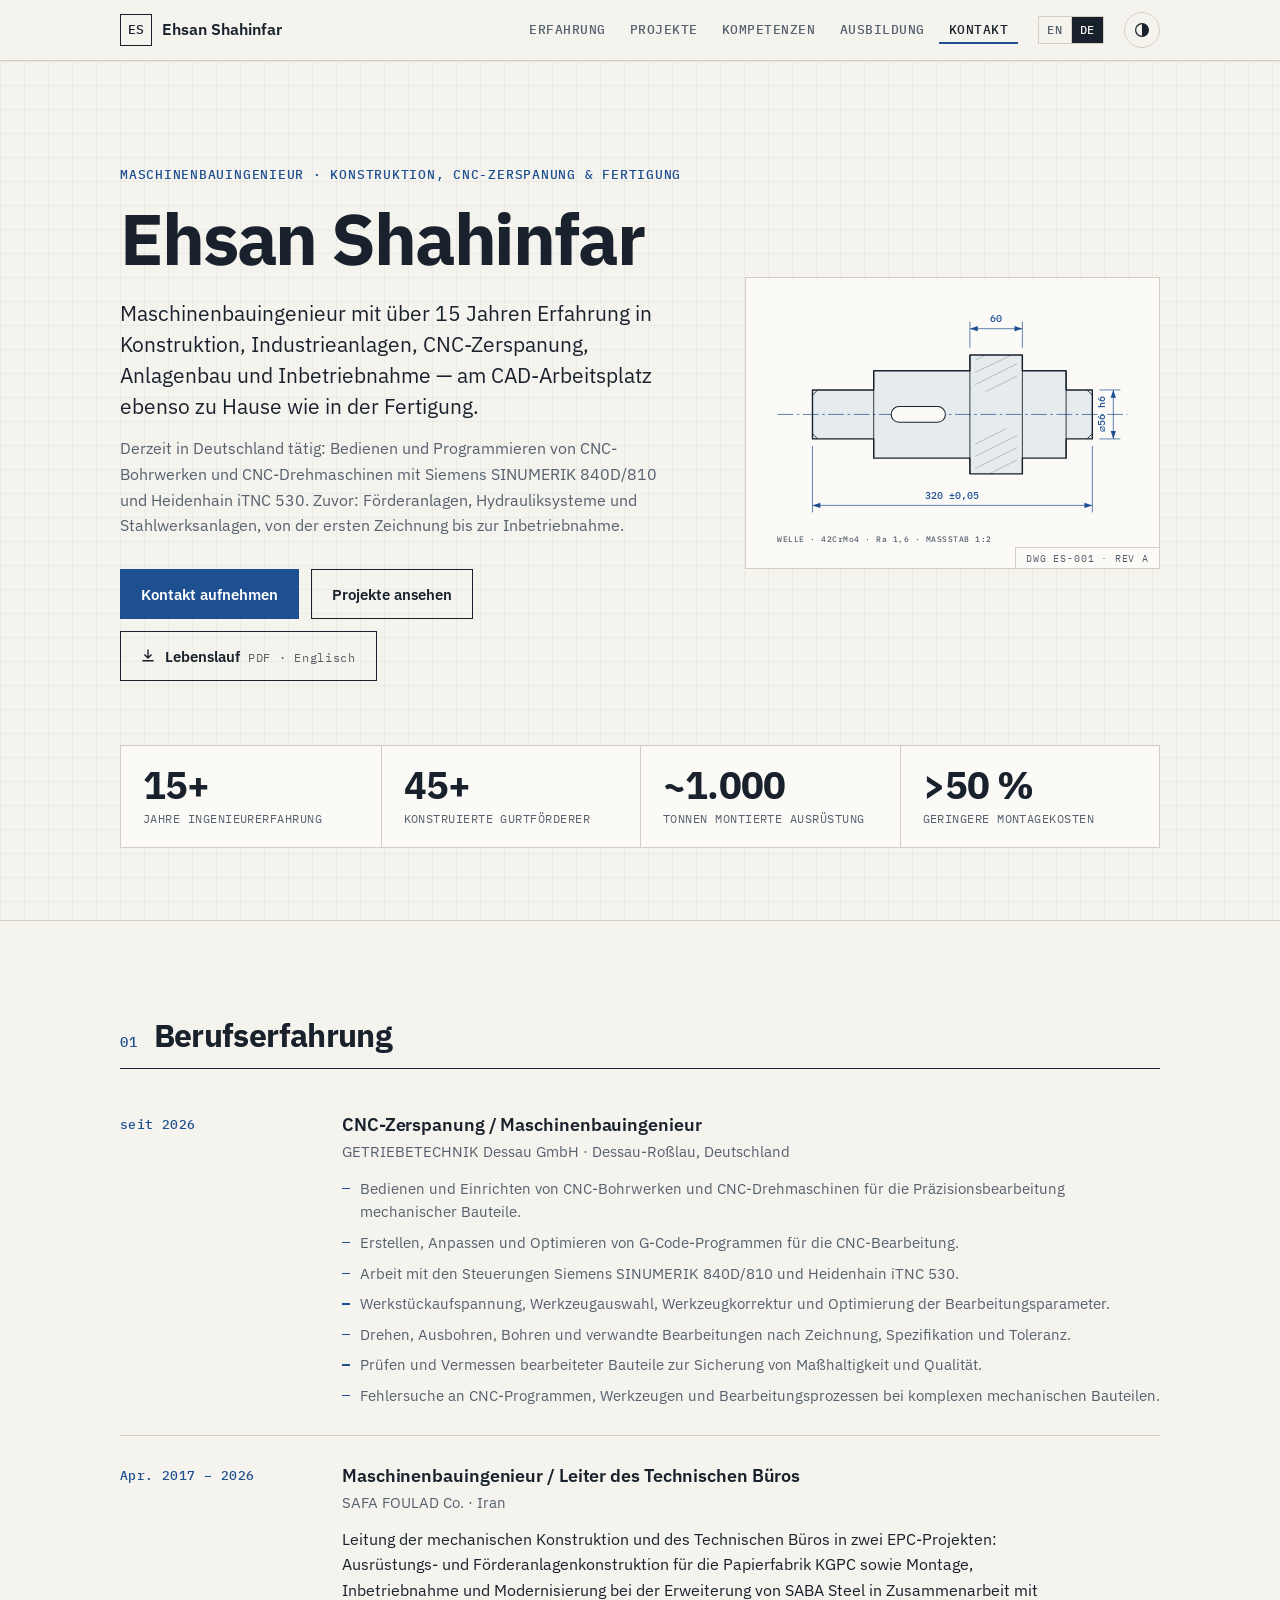
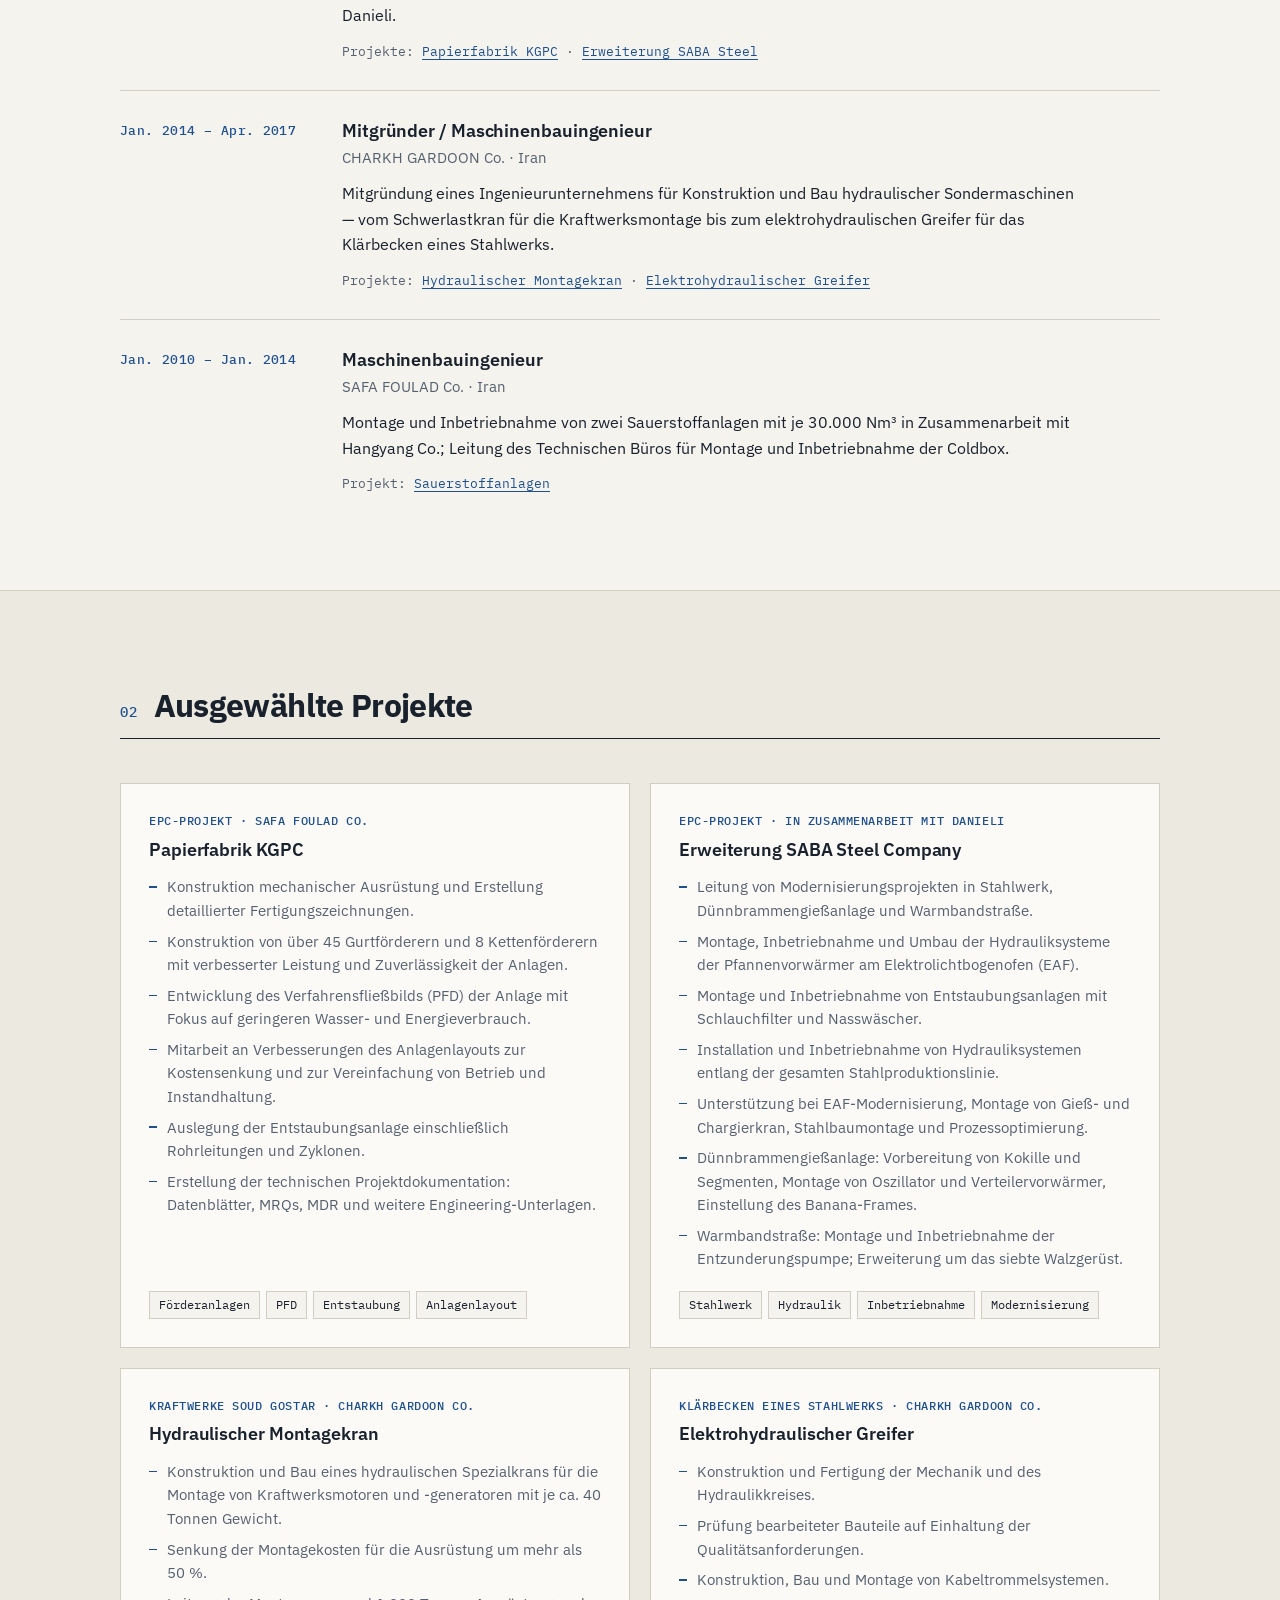
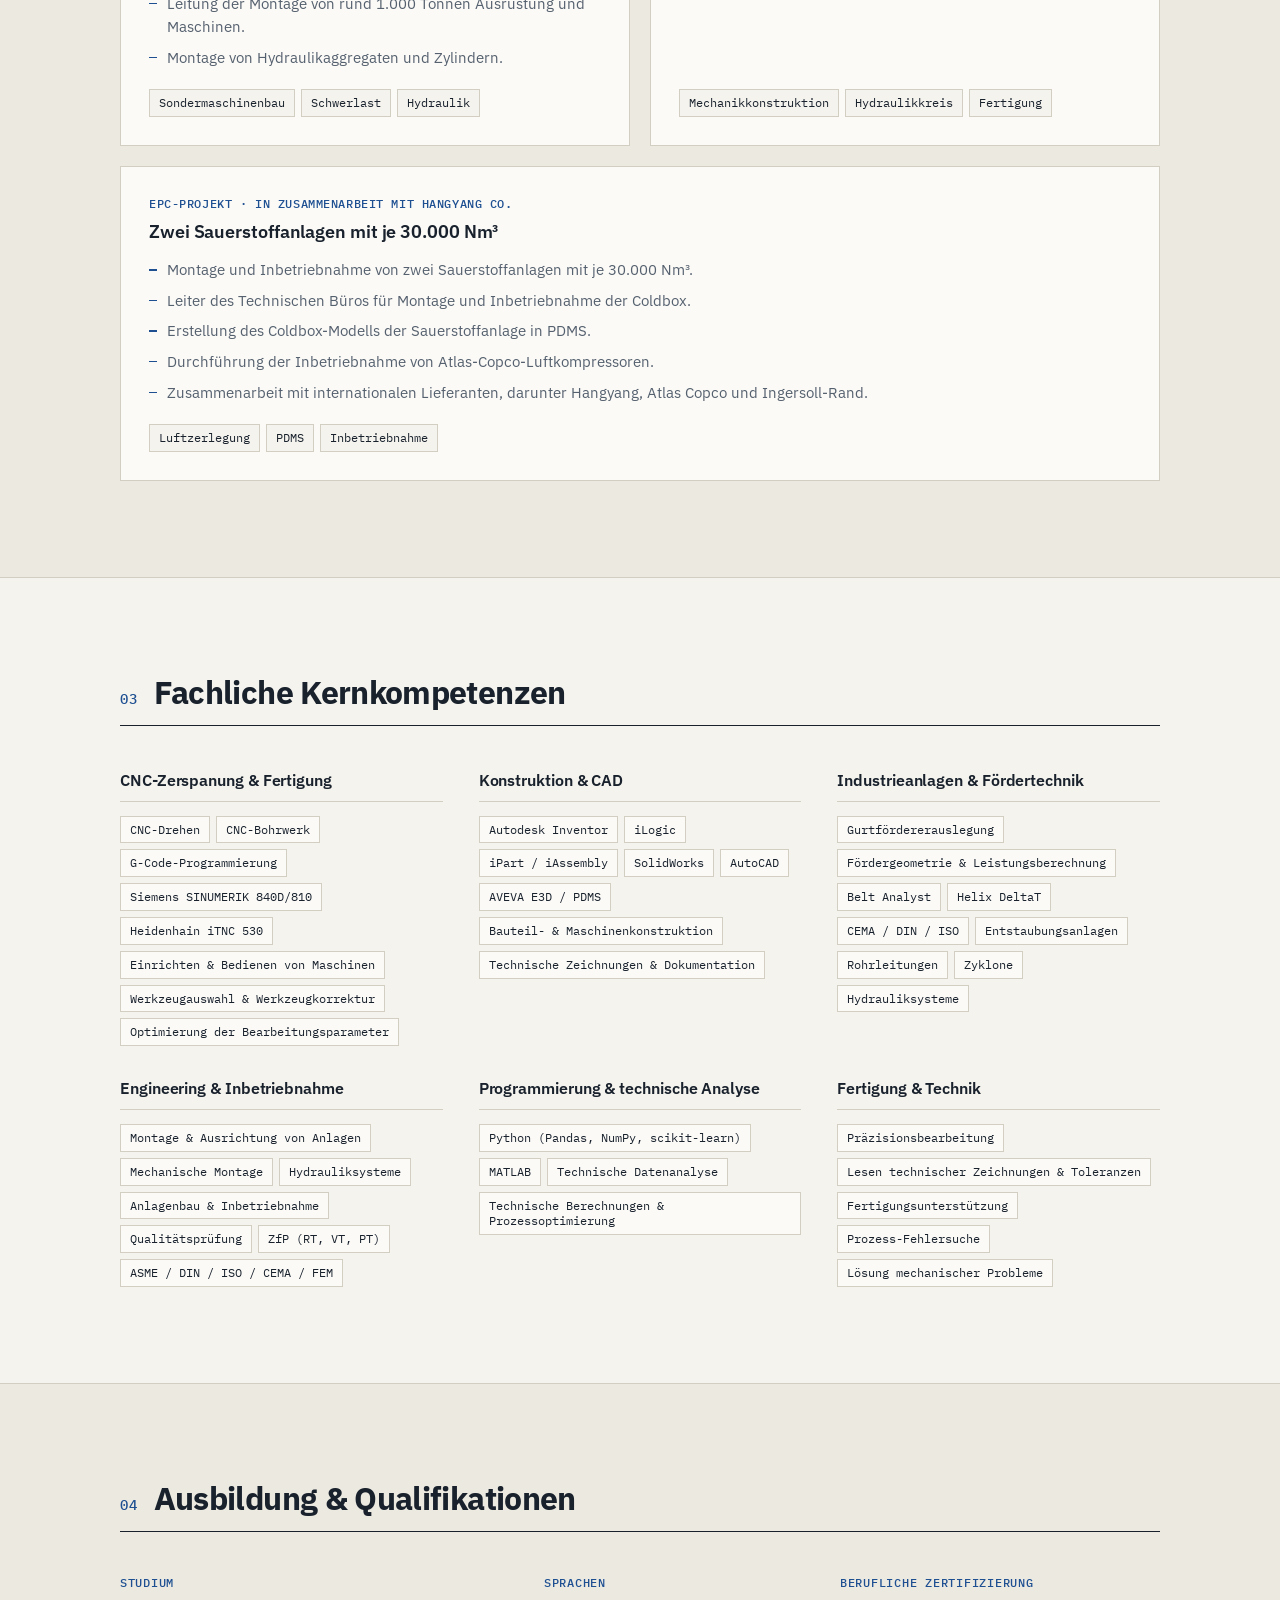
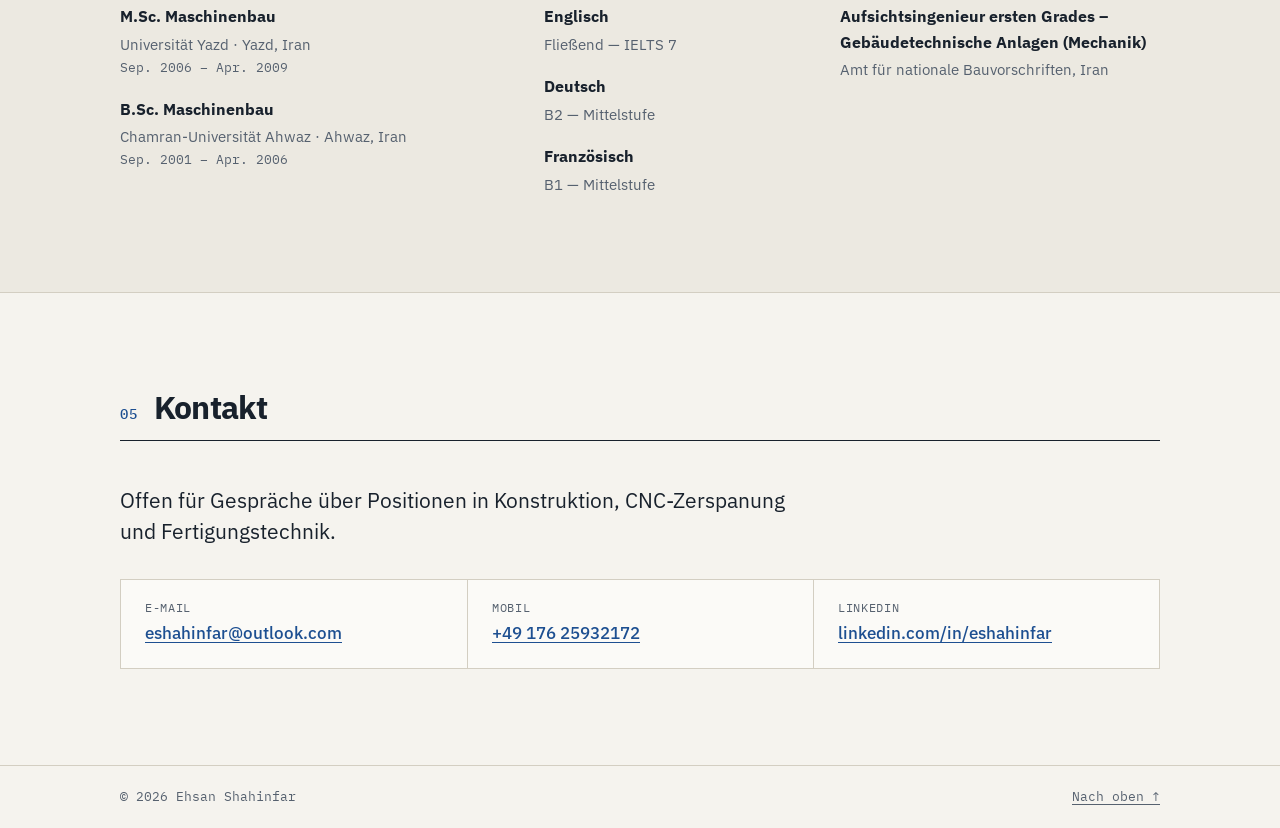
==== de/index.html @ 200d9bb5 "Add German version of the site German translation at /de/ with a language switcher in the header and" ====
<!doctype html>
<html lang="de">
<head>
  <meta charset="utf-8">
  <meta name="viewport" content="width=device-width, initial-scale=1">
  <title>Ehsan Shahinfar — Maschinenbauingenieur</title>
  <meta name="description" content="Ehsan Shahinfar — Maschinenbauingenieur mit über 15 Jahren Erfahrung in Konstruktion, CNC-Zerspanung, Industrieanlagen, Anlagenbau und Inbetriebnahme.">
  <meta property="og:title" content="Ehsan Shahinfar — Maschinenbauingenieur">
  <meta property="og:description" content="Über 15 Jahre Erfahrung in Konstruktion, CNC-Zerspanung, Industrieanlagen, Anlagenbau und Inbetriebnahme.">
  <meta property="og:type" content="website">
  <meta property="og:url" content="https://shahinfar.me/de/">
  <meta property="og:locale" content="de_DE">
  <meta name="color-scheme" content="light dark">
  <link rel="canonical" href="https://shahinfar.me/de/">
  <link rel="alternate" hreflang="en" href="https://shahinfar.me/">
  <link rel="alternate" hreflang="de" href="https://shahinfar.me/de/">
  <link rel="alternate" hreflang="x-default" href="https://shahinfar.me/">
  <link rel="icon" href="../favicon.svg" type="image/svg+xml">
  <link rel="preconnect" href="https://fonts.googleapis.com">
  <link rel="preconnect" href="https://fonts.gstatic.com" crossorigin>
  <link href="https://fonts.googleapis.com/css2?family=IBM+Plex+Mono:wght@400;500&family=IBM+Plex+Sans:wght@400;500;600;700&display=swap" rel="stylesheet">
  <link rel="stylesheet" href="../styles.css">
  <script>
    // Apply a saved theme before first paint to avoid a flash.
    try {
      var t = localStorage.getItem('theme');
      if (t === 'light' || t === 'dark') document.documentElement.dataset.theme = t;
    } catch (e) {}
  </script>
</head>
<body>
  <a class="skip" href="#main">Zum Inhalt springen</a>

  <header class="site-header">
    <div class="wrap bar">
      <a class="brand" href="#top" aria-label="Ehsan Shahinfar — Startseite">
        <span class="brand-mark" aria-hidden="true">ES</span>
        <span class="brand-name">Ehsan Shahinfar</span>
      </a>
      <nav aria-label="Abschnitte">
        <ul class="nav">
          <li><a href="#experience">Erfahrung</a></li>
          <li><a href="#projects">Projekte</a></li>
          <li><a href="#skills">Kompetenzen</a></li>
          <li><a href="#education">Ausbildung</a></li>
          <li><a href="#contact">Kontakt</a></li>
        </ul>
      </nav>
      <div class="lang" role="group" aria-label="Sprache">
        <a href="../" lang="en" hreflang="en" aria-label="English">EN</a>
        <a href="./" lang="de" aria-current="page">DE</a>
      </div>
      <button class="theme-toggle" type="button" aria-label="Farbschema wechseln">
        <svg viewBox="0 0 24 24" width="18" height="18" aria-hidden="true"><circle cx="12" cy="12" r="8.5" fill="none" stroke="currentColor" stroke-width="1.6"/><path d="M12 3.5a8.5 8.5 0 0 1 0 17z" fill="currentColor"/></svg>
      </button>
    </div>
  </header>

  <main id="main">
    <!-- Hero -->
    <section class="hero" id="top">
      <div class="wrap hero-grid">
        <div class="hero-text">
          <p class="eyebrow">Maschinenbauingenieur · Konstruktion, CNC-Zerspanung &amp; Fertigung</p>
          <h1>Ehsan Shahinfar</h1>
          <p class="lede">
            Maschinenbauingenieur mit über 15 Jahren Erfahrung in Konstruktion, Industrieanlagen,
            CNC-Zerspanung, Anlagenbau und Inbetriebnahme — am CAD-Arbeitsplatz ebenso zu Hause
            wie in der Fertigung.
          </p>
          <p class="hero-body">
            Derzeit in Deutschland tätig: Bedienen und Programmieren von CNC-Bohrwerken und
            CNC-Drehmaschinen mit Siemens SINUMERIK 840D/810 und Heidenhain iTNC 530. Zuvor:
            Förderanlagen, Hydrauliksysteme und Stahlwerksanlagen, von der ersten Zeichnung bis
            zur Inbetriebnahme.
          </p>
          <div class="cta">
            <a class="btn primary" href="#contact">Kontakt aufnehmen</a>
            <a class="btn" href="#projects">Projekte ansehen</a>
            <a class="btn" href="../Ehsan_Shahinfar_CV.pdf" download>
              <svg viewBox="0 0 16 16" width="14" height="14" aria-hidden="true"><path d="M8 1.5v8.5M4.5 6.8 8 10.3l3.500-3.500M2.500 13.500h11" fill="none" stroke="currentColor" stroke-width="1.6" stroke-linecap="square"/></svg>
              Lebenslauf <span class="btn-meta">PDF · Englisch</span>
            </a>
          </div>
        </div>

        <figure class="drawing" aria-hidden="true">
          <svg viewBox="0 0 440 300" role="presentation">
            <!-- centre line -->
            <line class="cl" x1="20" y1="140" x2="420" y2="140"/>
            <!-- stepped shaft -->
            <g class="part">
              <path d="M60 112h70v-22h110v-18h60v18h50v22h30v56h-30v22h-50v18h-60v-18H130v-22H60z"/>
              <line x1="130" y1="90" x2="130" y2="190"/>
              <line x1="240" y1="72" x2="240" y2="208"/>
              <line x1="300" y1="72" x2="300" y2="208"/>
              <line x1="350" y1="90" x2="350" y2="190"/>
              <!-- keyway -->
              <rect x="150" y="131" width="62" height="18" rx="9"/>
              <!-- chamfers -->
              <path d="M60 118l6-6M60 162l6 6M380 118l-6-6M380 162l-6 6"/>
            </g>
            <!-- hatch on collar -->
            <g class="hatch">
              <path d="M246 78l12-6M246 92l42-20M246 106l48-24M258 114l36-18"/>
              <path d="M246 174l36-18M246 188l48-24M246 202l48-24M262 208l32-16"/>
            </g>
            <!-- dimensions -->
            <g class="dim">
              <line x1="60" y1="176" x2="60" y2="252"/>
              <line x1="380" y1="176" x2="380" y2="252"/>
              <line x1="60" y1="244" x2="380" y2="244"/>
              <path d="M60 244l9-3v6zM380 244l-9-3v6z" class="arrow"/>
              <text x="220" y="237" text-anchor="middle">320 ±0,05</text>

              <line x1="240" y1="64" x2="240" y2="34"/>
              <line x1="300" y1="64" x2="300" y2="34"/>
              <line x1="240" y1="42" x2="300" y2="42"/>
              <path d="M240 42l9-3v6zM300 42l-9-3v6z" class="arrow"/>
              <text x="270" y="34" text-anchor="middle">60</text>

              <line x1="388" y1="112" x2="412" y2="112"/>
              <line x1="388" y1="168" x2="412" y2="168"/>
              <line x1="404" y1="112" x2="404" y2="168"/>
              <path d="M404 112l-3 9h6zM404 168l-3-9h6z" class="arrow"/>
              <text x="398" y="140" text-anchor="middle" transform="rotate(-90 398 140)" dy="-4">⌀56 h6</text>
            </g>
            <text class="note" x="20" y="286">WELLE · 42CrMo4 · Ra 1,6 · MASSSTAB 1:2</text>
          </svg>
        </figure>
      </div>

      <div class="wrap">
        <dl class="stats">
          <div><dt>Jahre Ingenieurerfahrung</dt><dd>15+</dd></div>
          <div><dt>Konstruierte Gurtförderer</dt><dd>45+</dd></div>
          <div><dt>Tonnen montierte Ausrüstung</dt><dd>~1.000</dd></div>
          <div><dt>Geringere Montagekosten</dt><dd>&gt;50&nbsp;%</dd></div>
        </dl>
      </div>
    </section>

    <!-- Experience -->
    <section id="experience" class="section">
      <div class="wrap">
        <header class="section-head">
          <span class="idx">01</span>
          <h2>Berufserfahrung</h2>
        </header>

        <ol class="timeline">
          <li class="role">
            <div class="when">seit 2026</div>
            <div class="what">
              <h3>CNC-Zerspanung / Maschinenbauingenieur</h3>
              <p class="org">GETRIEBETECHNIK Dessau GmbH · Dessau-Roßlau, Deutschland</p>
              <ul>
                <li>Bedienen und Einrichten von CNC-Bohrwerken und CNC-Drehmaschinen für die Präzisionsbearbeitung mechanischer Bauteile.</li>
                <li>Erstellen, Anpassen und Optimieren von G-Code-Programmen für die CNC-Bearbeitung.</li>
                <li>Arbeit mit den Steuerungen Siemens SINUMERIK 840D/810 und Heidenhain iTNC 530.</li>
                <li>Werkstückaufspannung, Werkzeugauswahl, Werkzeugkorrektur und Optimierung der Bearbeitungsparameter.</li>
                <li>Drehen, Ausbohren, Bohren und verwandte Bearbeitungen nach Zeichnung, Spezifikation und Toleranz.</li>
                <li>Prüfen und Vermessen bearbeiteter Bauteile zur Sicherung von Maßhaltigkeit und Qualität.</li>
                <li>Fehlersuche an CNC-Programmen, Werkzeugen und Bearbeitungsprozessen bei komplexen mechanischen Bauteilen.</li>
              </ul>
            </div>
          </li>

          <li class="role">
            <div class="when">Apr. 2017 – 2026</div>
            <div class="what">
              <h3>Maschinenbauingenieur / Leiter des Technischen Büros</h3>
              <p class="org">SAFA FOULAD Co. · Iran</p>
              <p>
                Leitung der mechanischen Konstruktion und des Technischen Büros in zwei EPC-Projekten:
                Ausrüstungs- und Förderanlagenkonstruktion für die Papierfabrik KGPC sowie Montage,
                Inbetriebnahme und Modernisierung bei der Erweiterung von SABA Steel in Zusammenarbeit
                mit Danieli.
              </p>
              <p class="refs">Projekte: <a href="#p-kgpc">Papierfabrik KGPC</a> · <a href="#p-saba">Erweiterung SABA Steel</a></p>
            </div>
          </li>

          <li class="role">
            <div class="when">Jan. 2014 – Apr. 2017</div>
            <div class="what">
              <h3>Mitgründer / Maschinenbauingenieur</h3>
              <p class="org">CHARKH GARDOON Co. · Iran</p>
              <p>
                Mitgründung eines Ingenieurunternehmens für Konstruktion und Bau hydraulischer
                Sondermaschinen — vom Schwerlastkran für die Kraftwerksmontage bis zum
                elektrohydraulischen Greifer für das Klärbecken eines Stahlwerks.
              </p>
              <p class="refs">Projekte: <a href="#p-crane">Hydraulischer Montagekran</a> · <a href="#p-grab">Elektrohydraulischer Greifer</a></p>
            </div>
          </li>

          <li class="role">
            <div class="when">Jan. 2010 – Jan. 2014</div>
            <div class="what">
              <h3>Maschinenbauingenieur</h3>
              <p class="org">SAFA FOULAD Co. · Iran</p>
              <p>
                Montage und Inbetriebnahme von zwei Sauerstoffanlagen mit je 30.000 Nm³ in
                Zusammenarbeit mit Hangyang Co.; Leitung des Technischen Büros für Montage und
                Inbetriebnahme der Coldbox.
              </p>
              <p class="refs">Projekt: <a href="#p-oxygen">Sauerstoffanlagen</a></p>
            </div>
          </li>
        </ol>
      </div>
    </section>

    <!-- Projects -->
    <section id="projects" class="section alt">
      <div class="wrap">
        <header class="section-head">
          <span class="idx">02</span>
          <h2>Ausgewählte Projekte</h2>
        </header>

        <div class="cards">
          <article class="card" id="p-kgpc">
            <p class="tag">EPC-Projekt · SAFA FOULAD Co.</p>
            <h3>Papierfabrik KGPC</h3>
            <ul>
              <li>Konstruktion mechanischer Ausrüstung und Erstellung detaillierter Fertigungszeichnungen.</li>
              <li>Konstruktion von über 45 Gurtförderern und 8 Kettenförderern mit verbesserter Leistung und Zuverlässigkeit der Anlagen.</li>
              <li>Entwicklung des Verfahrensfließbilds (PFD) der Anlage mit Fokus auf geringeren Wasser- und Energieverbrauch.</li>
              <li>Mitarbeit an Verbesserungen des Anlagenlayouts zur Kostensenkung und zur Vereinfachung von Betrieb und Instandhaltung.</li>
              <li>Auslegung der Entstaubungsanlage einschließlich Rohrleitungen und Zyklonen.</li>
              <li>Erstellung der technischen Projektdokumentation: Datenblätter, MRQs, MDR und weitere Engineering-Unterlagen.</li>
            </ul>
            <p class="chips"><span>Förderanlagen</span><span>PFD</span><span>Entstaubung</span><span>Anlagenlayout</span></p>
          </article>

          <article class="card" id="p-saba">
            <p class="tag">EPC-Projekt · In Zusammenarbeit mit Danieli</p>
            <h3>Erweiterung SABA Steel Company</h3>
            <ul>
              <li>Leitung von Modernisierungsprojekten in Stahlwerk, Dünnbrammengießanlage und Warmbandstraße.</li>
              <li>Montage, Inbetriebnahme und Umbau der Hydrauliksysteme der Pfannenvorwärmer am Elektrolichtbogenofen (EAF).</li>
              <li>Montage und Inbetriebnahme von Entstaubungsanlagen mit Schlauchfilter und Nasswäscher.</li>
              <li>Installation und Inbetriebnahme von Hydrauliksystemen entlang der gesamten Stahlproduktionslinie.</li>
              <li>Unterstützung bei EAF-Modernisierung, Montage von Gieß- und Chargierkran, Stahlbaumontage und Prozessoptimierung.</li>
              <li>Dünnbrammengießanlage: Vorbereitung von Kokille und Segmenten, Montage von Oszillator und Verteilervorwärmer, Einstellung des Banana-Frames.</li>
              <li>Warmbandstraße: Montage und Inbetriebnahme der Entzunderungspumpe; Erweiterung um das siebte Walzgerüst.</li>
            </ul>
            <p class="chips"><span>Stahlwerk</span><span>Hydraulik</span><span>Inbetriebnahme</span><span>Modernisierung</span></p>
          </article>

          <article class="card" id="p-crane">
            <p class="tag">Kraftwerke Soud Gostar · CHARKH GARDOON Co.</p>
            <h3>Hydraulischer Montagekran</h3>
            <ul>
              <li>Konstruktion und Bau eines hydraulischen Spezialkrans für die Montage von Kraftwerksmotoren und -generatoren mit je ca. 40 Tonnen Gewicht.</li>
              <li>Senkung der Montagekosten für die Ausrüstung um mehr als 50&nbsp;%.</li>
              <li>Leitung der Montage von rund 1.000 Tonnen Ausrüstung und Maschinen.</li>
              <li>Montage von Hydraulikaggregaten und Zylindern.</li>
            </ul>
            <p class="chips"><span>Sondermaschinenbau</span><span>Schwerlast</span><span>Hydraulik</span></p>
          </article>

          <article class="card" id="p-grab">
            <p class="tag">Klärbecken eines Stahlwerks · CHARKH GARDOON Co.</p>
            <h3>Elektrohydraulischer Greifer</h3>
            <ul>
              <li>Konstruktion und Fertigung der Mechanik und des Hydraulikkreises.</li>
              <li>Prüfung bearbeiteter Bauteile auf Einhaltung der Qualitätsanforderungen.</li>
              <li>Konstruktion, Bau und Montage von Kabeltrommelsystemen.</li>
            </ul>
            <p class="chips"><span>Mechanikkonstruktion</span><span>Hydraulikkreis</span><span>Fertigung</span></p>
          </article>

          <article class="card" id="p-oxygen">
            <p class="tag">EPC-Projekt · In Zusammenarbeit mit Hangyang Co.</p>
            <h3>Zwei Sauerstoffanlagen mit je 30.000 Nm³</h3>
            <ul>
              <li>Montage und Inbetriebnahme von zwei Sauerstoffanlagen mit je 30.000 Nm³.</li>
              <li>Leiter des Technischen Büros für Montage und Inbetriebnahme der Coldbox.</li>
              <li>Erstellung des Coldbox-Modells der Sauerstoffanlage in PDMS.</li>
              <li>Durchführung der Inbetriebnahme von Atlas-Copco-Luftkompressoren.</li>
              <li>Zusammenarbeit mit internationalen Lieferanten, darunter Hangyang, Atlas Copco und Ingersoll-Rand.</li>
            </ul>
            <p class="chips"><span>Luftzerlegung</span><span>PDMS</span><span>Inbetriebnahme</span></p>
          </article>
        </div>
      </div>
    </section>

    <!-- Skills -->
    <section id="skills" class="section">
      <div class="wrap">
        <header class="section-head">
          <span class="idx">03</span>
          <h2>Fachliche Kernkompetenzen</h2>
        </header>

        <div class="skills">
          <section>
            <h3>CNC-Zerspanung &amp; Fertigung</h3>
            <ul>
              <li>CNC-Drehen</li><li>CNC-Bohrwerk</li><li>G-Code-Programmierung</li>
              <li>Siemens SINUMERIK 840D/810</li><li>Heidenhain iTNC 530</li>
              <li>Einrichten &amp; Bedienen von Maschinen</li><li>Werkzeugauswahl &amp; Werkzeugkorrektur</li>
              <li>Optimierung der Bearbeitungsparameter</li>
            </ul>
          </section>
          <section>
            <h3>Konstruktion &amp; CAD</h3>
            <ul>
              <li>Autodesk Inventor</li><li>iLogic</li><li>iPart / iAssembly</li><li>SolidWorks</li>
              <li>AutoCAD</li><li>AVEVA E3D / PDMS</li><li>Bauteil- &amp; Maschinenkonstruktion</li>
              <li>Technische Zeichnungen &amp; Dokumentation</li>
            </ul>
          </section>
          <section>
            <h3>Industrieanlagen &amp; Fördertechnik</h3>
            <ul>
              <li>Gurtfördererauslegung</li><li>Fördergeometrie &amp; Leistungsberechnung</li>
              <li>Belt Analyst</li><li>Helix DeltaT</li><li>CEMA / DIN / ISO</li>
              <li>Entstaubungsanlagen</li><li>Rohrleitungen</li><li>Zyklone</li><li>Hydrauliksysteme</li>
            </ul>
          </section>
          <section>
            <h3>Engineering &amp; Inbetriebnahme</h3>
            <ul>
              <li>Montage &amp; Ausrichtung von Anlagen</li><li>Mechanische Montage</li>
              <li>Hydrauliksysteme</li><li>Anlagenbau &amp; Inbetriebnahme</li>
              <li>Qualitätsprüfung</li><li>ZfP (RT, VT, PT)</li><li>ASME / DIN / ISO / CEMA / FEM</li>
            </ul>
          </section>
          <section>
            <h3>Programmierung &amp; technische Analyse</h3>
            <ul>
              <li>Python (Pandas, NumPy, scikit-learn)</li><li>MATLAB</li>
              <li>Technische Datenanalyse</li><li>Technische Berechnungen &amp; Prozessoptimierung</li>
            </ul>
          </section>
          <section>
            <h3>Fertigung &amp; Technik</h3>
            <ul>
              <li>Präzisionsbearbeitung</li><li>Lesen technischer Zeichnungen &amp; Toleranzen</li>
              <li>Fertigungsunterstützung</li><li>Prozess-Fehlersuche</li><li>Lösung mechanischer Probleme</li>
            </ul>
          </section>
        </div>
      </div>
    </section>

    <!-- Education, languages, certification -->
    <section id="education" class="section alt">
      <div class="wrap">
        <header class="section-head">
          <span class="idx">04</span>
          <h2>Ausbildung &amp; Qualifikationen</h2>
        </header>

        <div class="cols">
          <div>
            <h3 class="sub">Studium</h3>
            <ul class="plain">
              <li>
                <strong>M.Sc. Maschinenbau</strong>
                <span>Universität Yazd · Yazd, Iran</span>
                <span class="mono">Sep. 2006 – Apr. 2009</span>
              </li>
              <li>
                <strong>B.Sc. Maschinenbau</strong>
                <span>Chamran-Universität Ahwaz · Ahwaz, Iran</span>
                <span class="mono">Sep. 2001 – Apr. 2006</span>
              </li>
            </ul>
          </div>
          <div>
            <h3 class="sub">Sprachen</h3>
            <ul class="plain">
              <li><strong>Englisch</strong><span>Fließend — IELTS 7</span></li>
              <li><strong>Deutsch</strong><span>B2 — Mittelstufe</span></li>
              <li><strong>Französisch</strong><span>B1 — Mittelstufe</span></li>
            </ul>
          </div>
          <div>
            <h3 class="sub">Berufliche Zertifizierung</h3>
            <ul class="plain">
              <li>
                <strong>Aufsichtsingenieur ersten Grades – Gebäudetechnische Anlagen (Mechanik)</strong>
                <span>Amt für nationale Bauvorschriften, Iran</span>
              </li>
            </ul>
          </div>
        </div>
      </div>
    </section>

    <!-- Contact -->
    <section id="contact" class="section contact">
      <div class="wrap">
        <header class="section-head">
          <span class="idx">05</span>
          <h2>Kontakt</h2>
        </header>
        <p class="lede">Offen für Gespräche über Positionen in Konstruktion, CNC-Zerspanung und Fertigungstechnik.</p>
        <ul class="contact-list">
          <li>
            <span class="label">E-Mail</span>
            <a href="mailto:eshahinfar@outlook.com">eshahinfar@outlook.com</a>
          </li>
          <li>
            <span class="label">Mobil</span>
            <a href="tel:+4917625932172">+49 176 25932172</a>
          </li>
          <li>
            <span class="label">LinkedIn</span>
            <a href="https://www.linkedin.com/in/eshahinfar" rel="me noopener" target="_blank">linkedin.com/in/eshahinfar</a>
          </li>
        </ul>
      </div>
    </section>
  </main>

  <footer class="site-footer">
    <div class="wrap">
      <span>© <span id="year">2026</span> Ehsan Shahinfar</span>
      <a href="#top">Nach oben ↑</a>
    </div>
  </footer>

  <script src="../script.js" defer></script>
</body>
</html>
---- styles.css ----
/* ---------- Tokens ---------- */
:root {
  --bg: #f5f3ee;
  --bg-alt: #ece9e1;
  --surface: #fbfaf7;
  --ink: #18212c;
  --muted: #56616f;
  --line: #d3cec2;
  --grid: rgba(24, 33, 44, 0.045);
  --accent: #1d4f91;
  --accent-ink: #ffffff;
  --accent-soft: rgba(29, 79, 145, 0.09);

  --sans: "IBM Plex Sans", system-ui, -apple-system, "Segoe UI", Roboto, sans-serif;
  --mono: "IBM Plex Mono", ui-monospace, SFMono-Regular, Menlo, Consolas, monospace;
  --wrap: 1120px;
  --gutter: clamp(16px, 4vw, 40px);
}

@media (prefers-color-scheme: dark) {
  :root:not([data-theme="light"]) {
    --bg: #0e151e;
    --bg-alt: #121b26;
    --surface: #16212e;
    --ink: #e7ecf2;
    --muted: #9aa7b6;
    --line: #2a3848;
    --grid: rgba(231, 236, 242, 0.04);
    --accent: #7db8ff;
    --accent-ink: #0b1220;
    --accent-soft: rgba(125, 184, 255, 0.1);
  }
}
:root[data-theme="dark"] {
  --bg: #0e151e;
  --bg-alt: #121b26;
  --surface: #16212e;
  --ink: #e7ecf2;
  --muted: #9aa7b6;
  --line: #2a3848;
  --grid: rgba(231, 236, 242, 0.04);
  --accent: #7db8ff;
  --accent-ink: #0b1220;
  --accent-soft: rgba(125, 184, 255, 0.1);
}

/* ---------- Base ---------- */
*, *::before, *::after { box-sizing: border-box; }
html { scroll-behavior: smooth; scroll-padding-top: 76px; -webkit-text-size-adjust: 100%; }
body {
  margin: 0;
  background: var(--bg);
  color: var(--ink);
  font: 400 1rem/1.6 var(--sans);
  -webkit-font-smoothing: antialiased;
}
h1, h2, h3, p, ul, ol, dl, dd, figure { margin: 0; }
ul, ol { padding: 0; list-style: none; }
a { color: var(--accent); text-underline-offset: 3px; }
a:hover { text-decoration-thickness: 2px; }
:focus-visible { outline: 2px solid var(--accent); outline-offset: 3px; border-radius: 2px; }

.wrap { max-width: var(--wrap); margin-inline: auto; padding-inline: var(--gutter); }
.mono { font-family: var(--mono); }

.skip {
  position: absolute; left: 8px; top: -60px; z-index: 20;
  background: var(--accent); color: var(--accent-ink);
  padding: 8px 12px; border-radius: 4px; text-decoration: none;
}
.skip:focus { top: 8px; }

/* ---------- Header ---------- */
.site-header {
  position: sticky; top: 0; z-index: 10;
  background: color-mix(in srgb, var(--bg) 88%, transparent);
  backdrop-filter: blur(10px);
  -webkit-backdrop-filter: blur(10px);
  border-bottom: 1px solid var(--line);
}
.bar { display: flex; align-items: center; gap: 20px; min-height: 60px; }
.brand {
  display: flex; align-items: center; gap: 10px;
  color: var(--ink); text-decoration: none; font-weight: 600; white-space: nowrap;
}
.brand-mark {
  display: grid; place-items: center; width: 32px; height: 32px;
  border: 1.5px solid var(--ink); font: 500 0.8rem/1 var(--mono); letter-spacing: 0.02em;
}
nav { margin-left: auto; min-width: 0; }
.nav { display: flex; gap: 4px; overflow-x: auto; scrollbar-width: none; }
.nav::-webkit-scrollbar { display: none; }
.nav a {
  display: block; padding: 8px 10px; white-space: nowrap;
  color: var(--muted); text-decoration: none;
  font: 500 0.8rem/1 var(--mono); letter-spacing: 0.04em; text-transform: uppercase;
}
.nav a:hover, .nav a[aria-current="true"] { color: var(--ink); }
.nav a[aria-current="true"] { box-shadow: inset 0 -2px 0 var(--accent); }
.lang { display: flex; flex: none; border: 1px solid var(--line); }
.lang a {
  padding: 7px 8px; color: var(--muted); text-decoration: none;
  font: 500 0.72rem/1 var(--mono); letter-spacing: 0.06em;
}
.lang a + a { border-left: 1px solid var(--line); }
.lang a:hover { color: var(--ink); }
.lang a[aria-current="page"] { background: var(--ink); color: var(--bg); }
html[lang="de"] .card, html[lang="de"] .what, html[lang="de"] .hero-text { hyphens: auto; }
.theme-toggle {
  display: grid; place-items: center; flex: none;
  width: 36px; height: 36px; padding: 0;
  background: none; color: var(--ink);
  border: 1px solid var(--line); border-radius: 50%; cursor: pointer;
}
.theme-toggle:hover { border-color: var(--ink); }

/* ---------- Hero ---------- */
.hero {
  padding-block: clamp(48px, 9vw, 104px) clamp(40px, 6vw, 72px);
  background-image:
    linear-gradient(var(--grid) 1px, transparent 1px),
    linear-gradient(90deg, var(--grid) 1px, transparent 1px);
  background-size: 24px 24px;
  border-bottom: 1px solid var(--line);
}
.hero-grid {
  display: grid; gap: clamp(28px, 5vw, 64px);
  grid-template-columns: minmax(0, 1.15fr) minmax(0, 0.85fr);
  align-items: center;
}
.eyebrow {
  font: 500 0.8rem/1.5 var(--mono); letter-spacing: 0.06em; text-transform: uppercase;
  color: var(--accent); margin-bottom: 18px;
}
h1 {
  font-size: clamp(2.5rem, 7vw, 4.5rem); line-height: 1.02;
  font-weight: 700; letter-spacing: -0.03em; text-wrap: balance;
}
.lede { font-size: clamp(1.1rem, 2vw, 1.3rem); line-height: 1.5; margin-top: 22px; max-width: 34em; text-wrap: pretty; }
.hero-body { color: var(--muted); margin-top: 14px; max-width: 38em; text-wrap: pretty; }
.cta { display: flex; flex-wrap: wrap; gap: 12px; margin-top: 30px; }
.btn {
  display: inline-block; padding: 12px 20px;
  border: 1.5px solid var(--ink); color: var(--ink);
  font-weight: 600; font-size: 0.95rem; text-decoration: none;
  transition: transform 0.15s ease, background-color 0.15s ease, color 0.15s ease;
}
.btn:hover { background: var(--ink); color: var(--bg); }
.btn svg { vertical-align: -1px; margin-right: 6px; }
.btn-meta { font: 400 0.72rem/1 var(--mono); letter-spacing: 0.06em; opacity: 0.7; margin-left: 4px; }
.btn.primary { background: var(--accent); border-color: var(--accent); color: var(--accent-ink); }
.btn.primary:hover { transform: translateY(-1px); background: var(--accent); color: var(--accent-ink); }

.drawing {
  background: var(--surface); border: 1px solid var(--line);
  padding: 14px; position: relative;
}
.drawing::after {
  content: "DWG ES-001 · REV A"; position: absolute; right: 0; bottom: 0;
  padding: 5px 10px; border-top: 1px solid var(--line); border-left: 1px solid var(--line);
  font: 400 0.65rem/1 var(--mono); letter-spacing: 0.08em; color: var(--muted);
  background: var(--surface);
}
.drawing svg { display: block; width: 100%; height: auto; }
.drawing .part { fill: var(--accent-soft); stroke: var(--ink); stroke-width: 1.6; stroke-linejoin: round; }
.drawing .part line, .drawing .part path:not(:first-child) { stroke-width: 1; fill: none; }
.drawing .part rect { fill: var(--surface); stroke-width: 1.2; }
.drawing .hatch { stroke: var(--ink); stroke-width: 0.6; opacity: 0.45; fill: none; }
.drawing .cl { stroke: var(--accent); stroke-width: 0.8; stroke-dasharray: 18 4 3 4; }
.drawing .dim { stroke: var(--accent); stroke-width: 0.8; fill: none; }
.drawing .dim .arrow { fill: var(--accent); stroke: none; }
.drawing text { font: 500 11px var(--mono); fill: var(--accent); stroke: none; }
.drawing .note { fill: var(--muted); font-size: 9.5px; letter-spacing: 0.06em; }

.stats {
  display: grid; grid-template-columns: repeat(4, minmax(0, 1fr));
  margin-top: clamp(36px, 6vw, 64px);
  border: 1px solid var(--line); background: var(--surface);
}
.stats > div { display: flex; flex-direction: column-reverse; gap: 6px; padding: 20px 22px; border-left: 1px solid var(--line); }
.stats > div:first-child { border-left: 0; }
.stats dd { font-size: clamp(1.7rem, 3.4vw, 2.4rem); font-weight: 700; line-height: 1; letter-spacing: -0.02em; }
.stats dt { font: 400 0.72rem/1.4 var(--mono); letter-spacing: 0.04em; text-transform: uppercase; color: var(--muted); }

/* ---------- Sections ---------- */
.section { padding-block: clamp(56px, 8vw, 96px); }
.section.alt { background: var(--bg-alt); border-block: 1px solid var(--line); }
.section-head {
  display: flex; align-items: baseline; gap: 16px;
  padding-bottom: 14px; margin-bottom: clamp(28px, 4vw, 44px);
  border-bottom: 1.5px solid var(--ink);
}
.section-head .idx { font: 500 0.85rem/1 var(--mono); color: var(--accent); letter-spacing: 0.06em; }
h2 { font-size: clamp(1.5rem, 3vw, 2rem); line-height: 1.15; font-weight: 700; letter-spacing: -0.02em; }
h3 { font-size: 1.15rem; line-height: 1.3; font-weight: 600; letter-spacing: -0.005em; }

/* Bulleted lists inside content blocks */
.what ul, .card ul { display: grid; gap: 7px; margin-top: 14px; }
.what ul li, .card ul li { position: relative; padding-left: 18px; color: var(--muted); font-size: 0.95rem; line-height: 1.55; }
.what ul li::before, .card ul li::before {
  content: ""; position: absolute; left: 0; top: 0.72em;
  width: 8px; height: 1.5px; background: var(--accent);
}

/* ---------- Timeline ---------- */
.timeline { display: grid; }
.role {
  display: grid; grid-template-columns: 190px minmax(0, 1fr); gap: 12px 32px;
  padding-block: 28px; border-top: 1px solid var(--line);
}
.role:first-child { border-top: 0; padding-top: 0; }
.role:last-child { padding-bottom: 0; }
.when { font: 500 0.82rem/1.9 var(--mono); letter-spacing: 0.03em; color: var(--accent); }
.org { color: var(--muted); font-size: 0.95rem; margin-top: 2px; }
.what > p:not(.org) { margin-top: 12px; max-width: 46em; }
.what .refs { font: 400 0.82rem/1.6 var(--mono); color: var(--muted); }

/* ---------- Project cards ---------- */
.cards { display: grid; grid-template-columns: repeat(2, minmax(0, 1fr)); gap: 20px; }
.card {
  display: flex; flex-direction: column;
  background: var(--surface); border: 1px solid var(--line);
  padding: clamp(20px, 3vw, 28px); scroll-margin-top: 84px;
}
.card:target { border-color: var(--accent); box-shadow: 0 0 0 3px var(--accent-soft); }
.card:last-child:nth-child(odd) { grid-column: 1 / -1; }
.tag { font: 500 0.72rem/1.5 var(--mono); letter-spacing: 0.05em; text-transform: uppercase; color: var(--accent); margin-bottom: 8px; }
.chips { display: flex; flex-wrap: wrap; gap: 6px; margin-top: auto; padding-top: 20px; }
.chips span, .skills li {
  font: 400 0.76rem/1.3 var(--mono); padding: 5px 9px;
  border: 1px solid var(--line); color: var(--ink); background: var(--bg);
}

/* ---------- Skills ---------- */
.skills { display: grid; grid-template-columns: repeat(3, minmax(0, 1fr)); gap: 32px 36px; }
.skills h3 { font-size: 1rem; padding-bottom: 10px; margin-bottom: 14px; border-bottom: 1px solid var(--line); }
.skills ul { display: flex; flex-wrap: wrap; gap: 6px; }
.skills li { background: var(--surface); }

/* ---------- Education ---------- */
.cols { display: grid; grid-template-columns: 1.2fr 0.8fr 1fr; gap: 32px 40px; }
.sub { font: 500 0.78rem/1 var(--mono); letter-spacing: 0.06em; text-transform: uppercase; color: var(--accent); margin-bottom: 16px; }
.plain { display: grid; gap: 18px; }
.plain li { display: grid; gap: 2px; }
.plain span { color: var(--muted); font-size: 0.95rem; }
.plain .mono { font-size: 0.8rem; }

/* ---------- Contact ---------- */
.contact .lede { margin-top: 0; }
.contact-list { display: grid; grid-template-columns: repeat(3, minmax(0, 1fr)); margin-top: 32px; border: 1px solid var(--line); background: var(--surface); }
.contact-list li { display: grid; gap: 6px; padding: 22px 24px; border-left: 1px solid var(--line); min-width: 0; }
.contact-list li:first-child { border-left: 0; }
.contact-list .label { font: 400 0.72rem/1 var(--mono); letter-spacing: 0.06em; text-transform: uppercase; color: var(--muted); }
.contact-list a { font-size: 1.05rem; font-weight: 500; overflow-wrap: anywhere; }

/* ---------- Footer ---------- */
.site-footer { border-top: 1px solid var(--line); padding-block: 22px; font: 400 0.8rem/1.4 var(--mono); color: var(--muted); }
.site-footer .wrap { display: flex; justify-content: space-between; gap: 16px; flex-wrap: wrap; }
.site-footer a { color: inherit; }

/* ---------- Responsive ---------- */
@media (max-width: 900px) {
  .hero-grid { grid-template-columns: 1fr; }
  .drawing { max-width: 520px; }
  .skills { grid-template-columns: repeat(2, minmax(0, 1fr)); }
  .cols { grid-template-columns: 1fr 1fr; }
  .cards { grid-template-columns: 1fr; }
  .stats { grid-template-columns: repeat(2, minmax(0, 1fr)); }
  .stats > div:nth-child(3) { border-left: 0; }
  .stats > div:nth-child(n+3) { border-top: 1px solid var(--line); }
}
@media (max-width: 640px) {
  .brand-name { display: none; }
  .bar { gap: 10px; }
  .nav a { padding: 8px 7px; font-size: 0.72rem; }
  .role { grid-template-columns: 1fr; gap: 4px; }
  .skills, .cols { grid-template-columns: 1fr; }
  .contact-list { grid-template-columns: 1fr; }
  .contact-list li { border-left: 0; border-top: 1px solid var(--line); }
  .contact-list li:first-child { border-top: 0; }
}

@media (prefers-reduced-motion: reduce) {
  html { scroll-behavior: auto; }
  .btn { transition: none; }
}

/* ---------- Print: a clean CV ---------- */
@media print {
  :root { --bg: #fff; --bg-alt: #fff; --surface: #fff; --ink: #000; --muted: #333; --line: #bbb; --accent: #1d4f91; }
  .site-header, .theme-toggle, .lang, .cta, .drawing, .site-footer a, .skip { display: none !important; }
  .hero { background: none; padding-block: 0 16px; }
  .hero-grid { grid-template-columns: 1fr; }
  .section { padding-block: 18px; }
  .section.alt { border: 0; }
  .cards { grid-template-columns: 1fr; gap: 10px; }
  .card, .role { break-inside: avoid; }
  body { font-size: 10.5pt; }
}
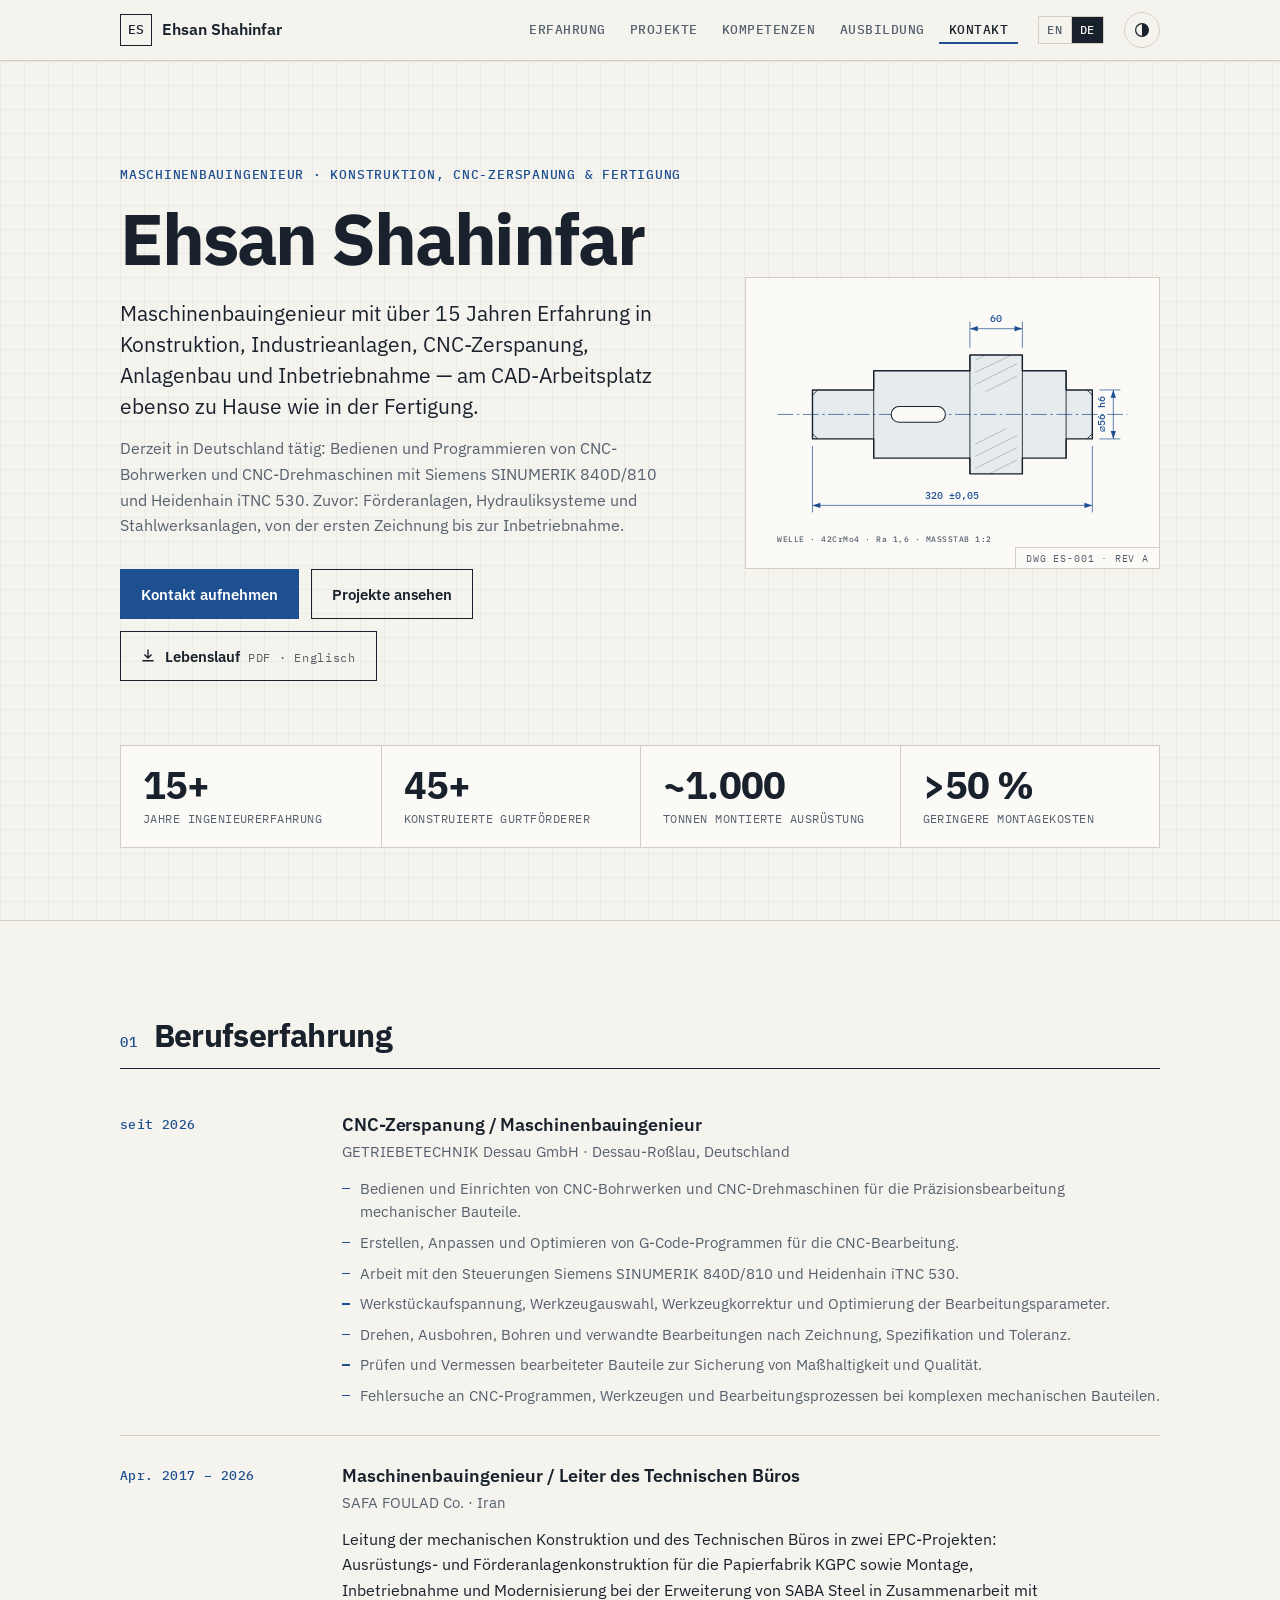
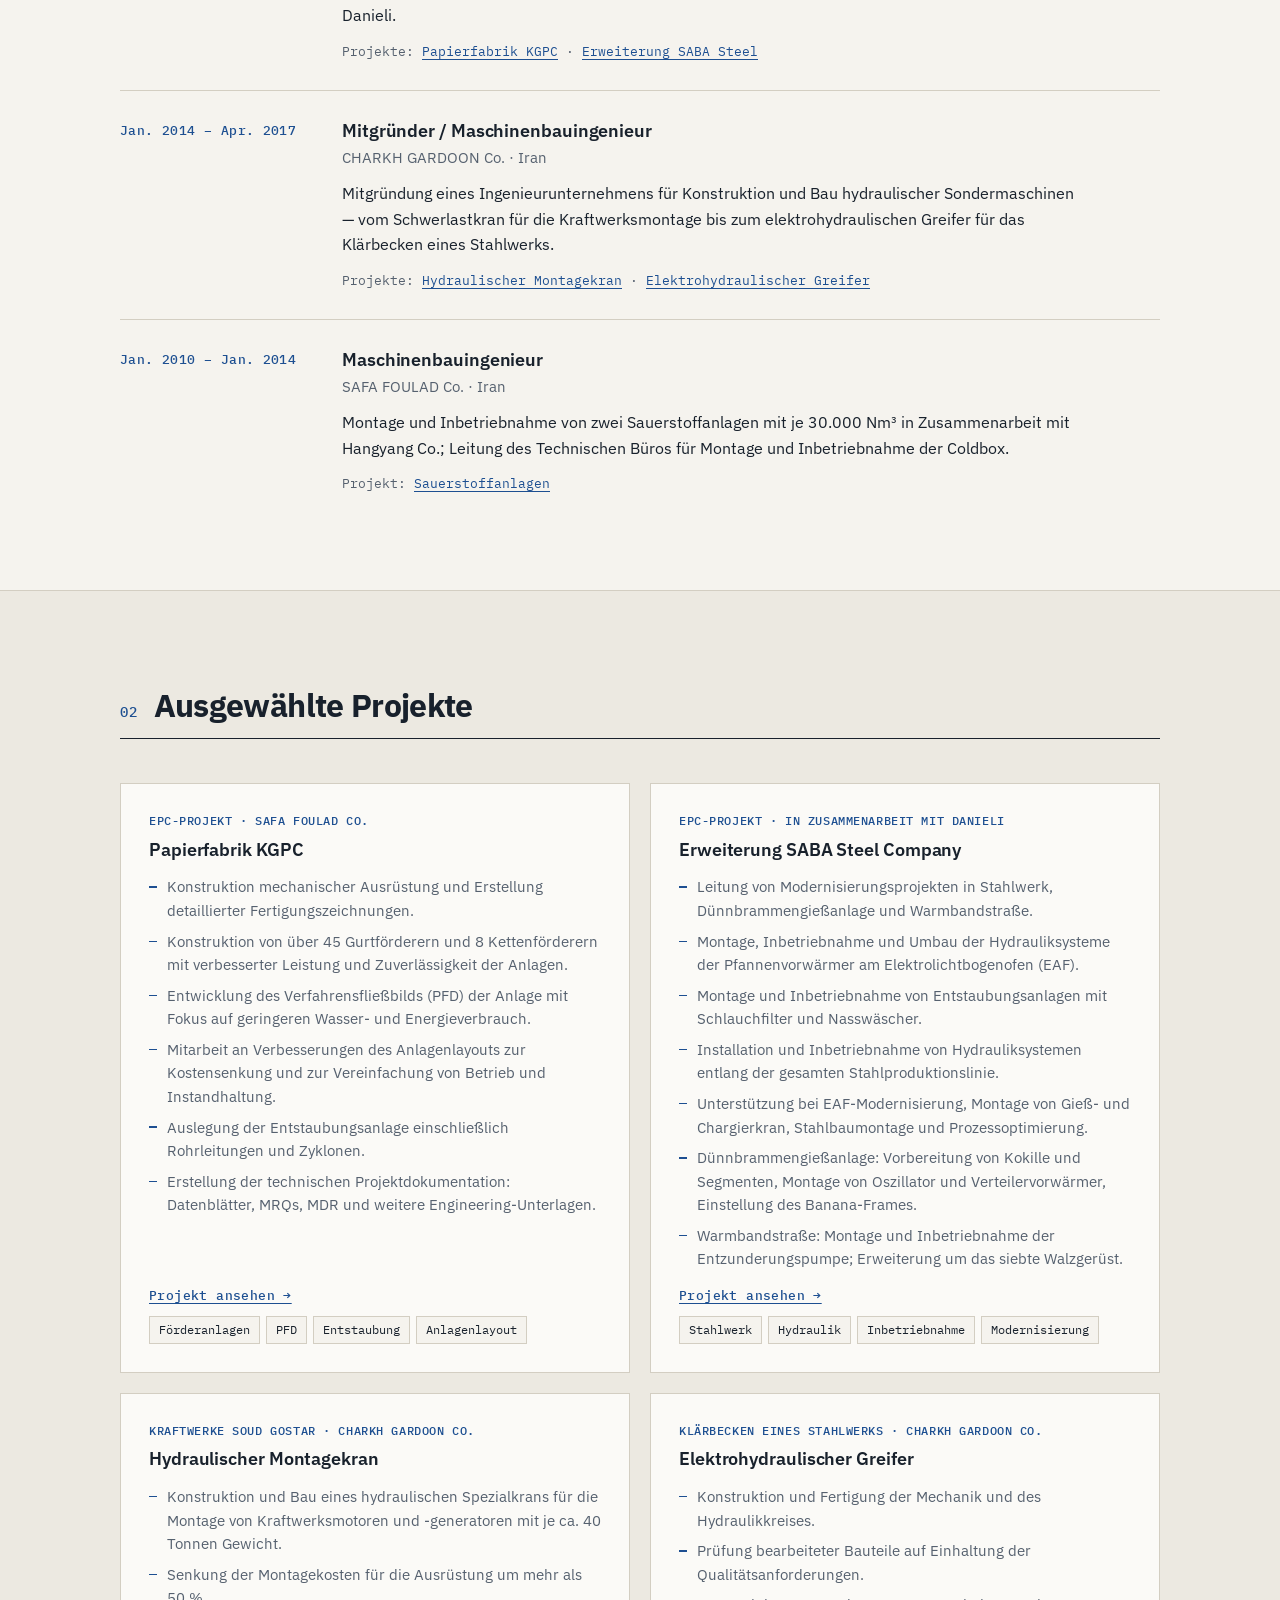
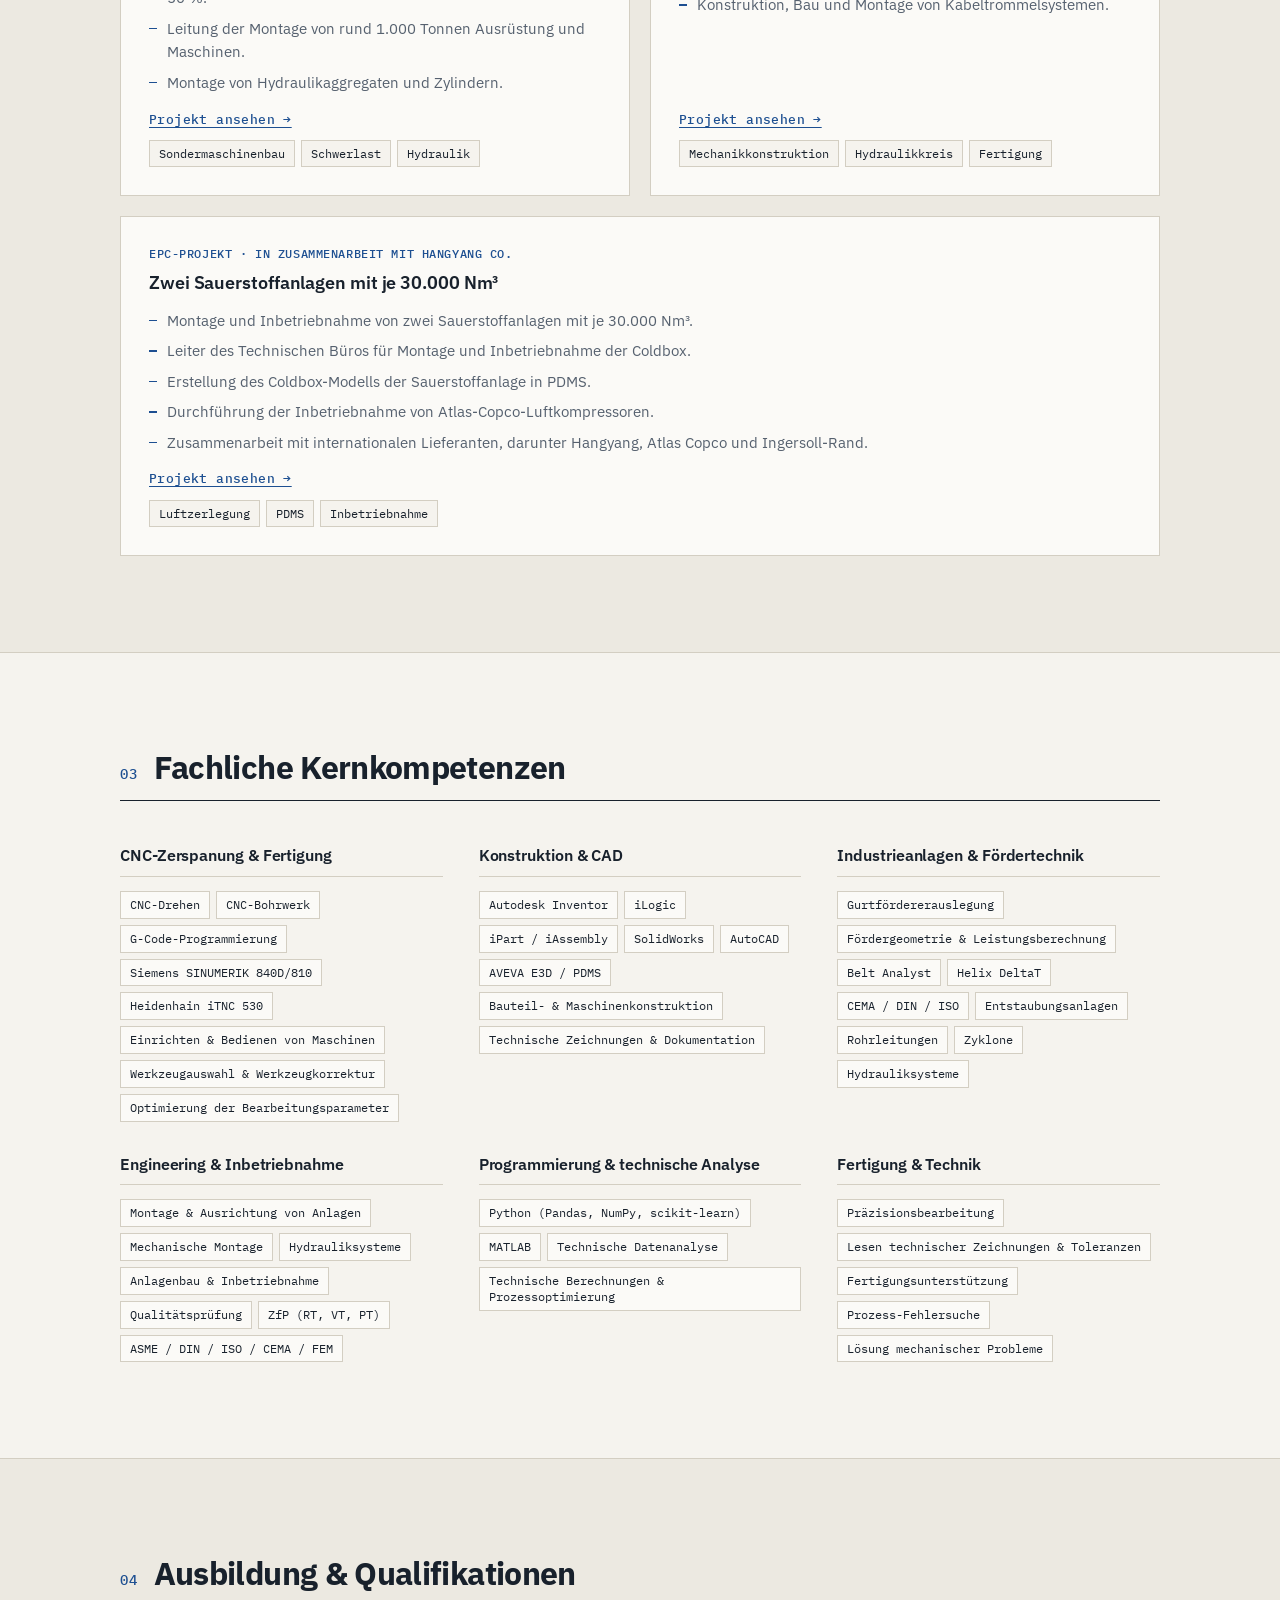
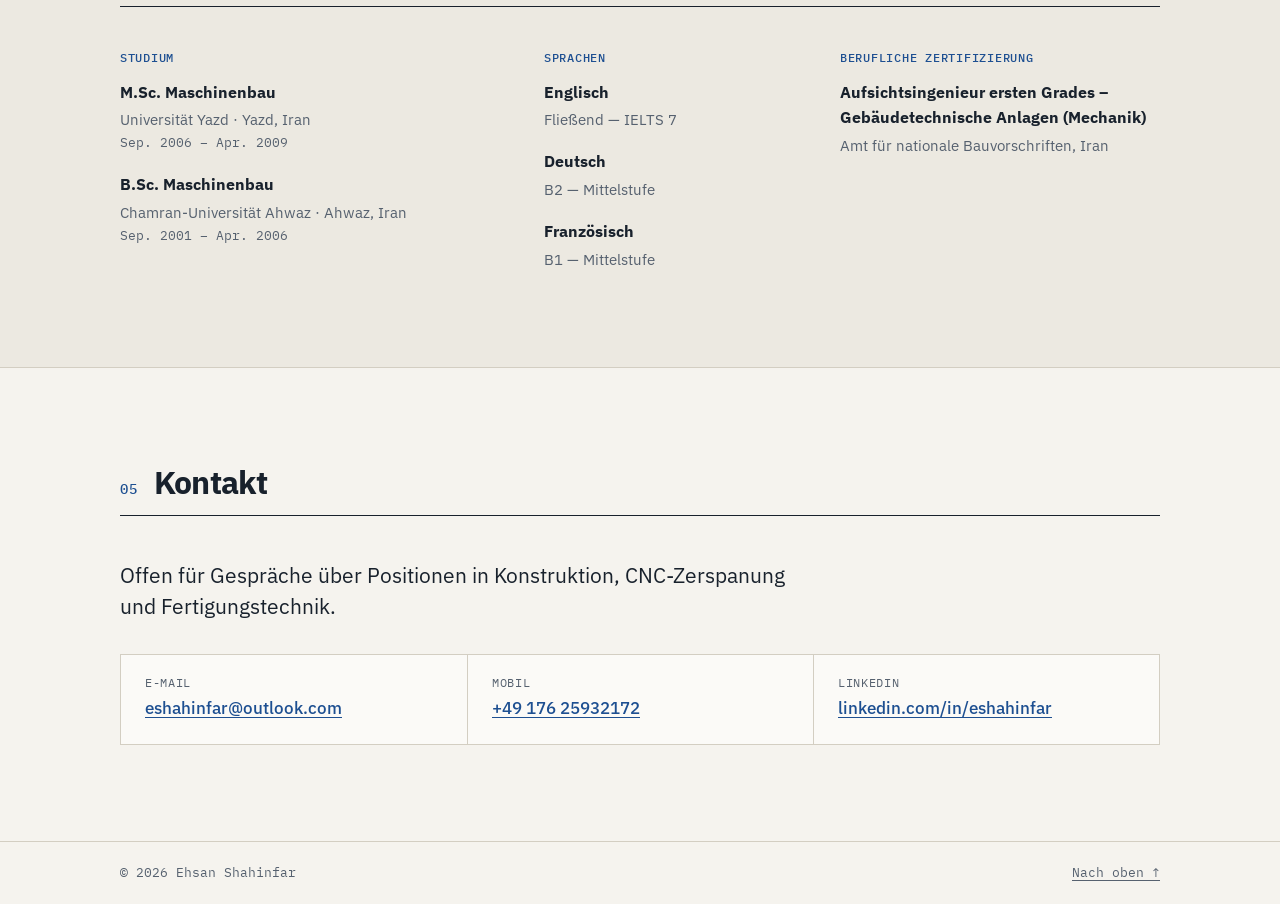
==== commit e142c75e: "Add a detail page for each project Project pages in English and German are generated by build.py fro" ====
--- a/de/index.html
+++ b/de/index.html
@@ -223,7 +223,7 @@
         <div class="cards">
           <article class="card" id="p-kgpc">
             <p class="tag">EPC-Projekt · SAFA FOULAD Co.</p>
-            <h3>Papierfabrik KGPC</h3>
+            <h3><a href="projects/kgpc-paper-plant/">Papierfabrik KGPC</a></h3>
             <ul>
               <li>Konstruktion mechanischer Ausrüstung und Erstellung detaillierter Fertigungszeichnungen.</li>
               <li>Konstruktion von über 45 Gurtförderern und 8 Kettenförderern mit verbesserter Leistung und Zuverlässigkeit der Anlagen.</li>
@@ -232,12 +232,13 @@
               <li>Auslegung der Entstaubungsanlage einschließlich Rohrleitungen und Zyklonen.</li>
               <li>Erstellung der technischen Projektdokumentation: Datenblätter, MRQs, MDR und weitere Engineering-Unterlagen.</li>
             </ul>
+            <p class="more"><a href="projects/kgpc-paper-plant/">Projekt ansehen →</a></p>
             <p class="chips"><span>Förderanlagen</span><span>PFD</span><span>Entstaubung</span><span>Anlagenlayout</span></p>
           </article>
 
           <article class="card" id="p-saba">
             <p class="tag">EPC-Projekt · In Zusammenarbeit mit Danieli</p>
-            <h3>Erweiterung SABA Steel Company</h3>
+            <h3><a href="projects/saba-steel-expansion/">Erweiterung SABA Steel Company</a></h3>
             <ul>
               <li>Leitung von Modernisierungsprojekten in Stahlwerk, Dünnbrammengießanlage und Warmbandstraße.</li>
               <li>Montage, Inbetriebnahme und Umbau der Hydrauliksysteme der Pfannenvorwärmer am Elektrolichtbogenofen (EAF).</li>
@@ -247,35 +248,38 @@
               <li>Dünnbrammengießanlage: Vorbereitung von Kokille und Segmenten, Montage von Oszillator und Verteilervorwärmer, Einstellung des Banana-Frames.</li>
               <li>Warmbandstraße: Montage und Inbetriebnahme der Entzunderungspumpe; Erweiterung um das siebte Walzgerüst.</li>
             </ul>
+            <p class="more"><a href="projects/saba-steel-expansion/">Projekt ansehen →</a></p>
             <p class="chips"><span>Stahlwerk</span><span>Hydraulik</span><span>Inbetriebnahme</span><span>Modernisierung</span></p>
           </article>
 
           <article class="card" id="p-crane">
             <p class="tag">Kraftwerke Soud Gostar · CHARKH GARDOON Co.</p>
-            <h3>Hydraulischer Montagekran</h3>
+            <h3><a href="projects/hydraulic-installation-crane/">Hydraulischer Montagekran</a></h3>
             <ul>
               <li>Konstruktion und Bau eines hydraulischen Spezialkrans für die Montage von Kraftwerksmotoren und -generatoren mit je ca. 40 Tonnen Gewicht.</li>
               <li>Senkung der Montagekosten für die Ausrüstung um mehr als 50&nbsp;%.</li>
               <li>Leitung der Montage von rund 1.000 Tonnen Ausrüstung und Maschinen.</li>
               <li>Montage von Hydraulikaggregaten und Zylindern.</li>
             </ul>
+            <p class="more"><a href="projects/hydraulic-installation-crane/">Projekt ansehen →</a></p>
             <p class="chips"><span>Sondermaschinenbau</span><span>Schwerlast</span><span>Hydraulik</span></p>
           </article>
 
           <article class="card" id="p-grab">
             <p class="tag">Klärbecken eines Stahlwerks · CHARKH GARDOON Co.</p>
-            <h3>Elektrohydraulischer Greifer</h3>
+            <h3><a href="projects/electro-hydraulic-grab/">Elektrohydraulischer Greifer</a></h3>
             <ul>
               <li>Konstruktion und Fertigung der Mechanik und des Hydraulikkreises.</li>
               <li>Prüfung bearbeiteter Bauteile auf Einhaltung der Qualitätsanforderungen.</li>
               <li>Konstruktion, Bau und Montage von Kabeltrommelsystemen.</li>
             </ul>
+            <p class="more"><a href="projects/electro-hydraulic-grab/">Projekt ansehen →</a></p>
             <p class="chips"><span>Mechanikkonstruktion</span><span>Hydraulikkreis</span><span>Fertigung</span></p>
           </article>
 
           <article class="card" id="p-oxygen">
             <p class="tag">EPC-Projekt · In Zusammenarbeit mit Hangyang Co.</p>
-            <h3>Zwei Sauerstoffanlagen mit je 30.000 Nm³</h3>
+            <h3><a href="projects/oxygen-plants/">Zwei Sauerstoffanlagen mit je 30.000 Nm³</a></h3>
             <ul>
               <li>Montage und Inbetriebnahme von zwei Sauerstoffanlagen mit je 30.000 Nm³.</li>
               <li>Leiter des Technischen Büros für Montage und Inbetriebnahme der Coldbox.</li>
@@ -283,6 +287,7 @@
               <li>Durchführung der Inbetriebnahme von Atlas-Copco-Luftkompressoren.</li>
               <li>Zusammenarbeit mit internationalen Lieferanten, darunter Hangyang, Atlas Copco und Ingersoll-Rand.</li>
             </ul>
+            <p class="more"><a href="projects/oxygen-plants/">Projekt ansehen →</a></p>
             <p class="chips"><span>Luftzerlegung</span><span>PDMS</span><span>Inbetriebnahme</span></p>
           </article>
         </div>
--- a/styles.css
+++ b/styles.css
@@ -231,6 +231,50 @@
   border: 1px solid var(--line); color: var(--ink); background: var(--bg);
 }
 
+.card h3 a { color: inherit; text-decoration: none; }
+.card h3 a:hover { color: var(--accent); text-decoration: underline; }
+.card .more { margin-top: auto; padding-top: 18px; font: 500 0.82rem/1 var(--mono); letter-spacing: 0.03em; }
+.card .more + .chips { margin-top: 0; padding-top: 14px; }
+
+/* ---------- Project pages ---------- */
+.project-hero { padding-block: clamp(32px, 6vw, 64px) clamp(36px, 6vw, 64px); }
+.project-hero h1 { font-size: clamp(2rem, 5.5vw, 3.4rem); max-width: 18em; }
+.project-hero .lede { max-width: 42em; }
+.project-hero .chips { margin-top: 26px; padding-top: 0; }
+.project-hero .chips span { background: var(--surface); }
+.back {
+  display: inline-block; margin-bottom: 28px; color: var(--muted); text-decoration: none;
+  font: 500 0.8rem/1 var(--mono); letter-spacing: 0.04em;
+}
+.back:hover { color: var(--ink); }
+.project h2 {
+  font: 500 0.8rem/1 var(--mono); letter-spacing: 0.06em; text-transform: uppercase;
+  color: var(--accent); padding-bottom: 12px; border-bottom: 1.5px solid var(--ink);
+}
+.project-grid { display: grid; grid-template-columns: minmax(0, 320px) minmax(0, 1fr); gap: 40px clamp(32px, 6vw, 72px); align-items: start; }
+.project-body { display: grid; gap: 44px; }
+.facts > div { padding-block: 12px; border-bottom: 1px solid var(--line); }
+.facts dt { font: 400 0.72rem/1.4 var(--mono); letter-spacing: 0.05em; text-transform: uppercase; color: var(--muted); }
+.facts dd { font-weight: 500; margin-top: 2px; }
+.project .what ul { margin-top: 20px; gap: 10px; }
+.project .what ul li { font-size: 1rem; }
+.prose p { margin-top: 16px; max-width: 46em; }
+.gallery-block { margin-top: clamp(44px, 6vw, 72px); }
+.gallery { display: grid; grid-template-columns: repeat(auto-fill, minmax(min(100%, 300px), 1fr)); gap: 16px; margin-top: 22px; }
+.gallery figure { background: var(--surface); border: 1px solid var(--line); }
+.gallery a { display: block; }
+.gallery img { display: block; width: 100%; aspect-ratio: 4 / 3; object-fit: cover; }
+.gallery figcaption { padding: 10px 12px; font-size: 0.88rem; color: var(--muted); border-top: 1px solid var(--line); }
+.pager { border-top: 1px solid var(--line); background: var(--bg-alt); }
+.pager .wrap { display: grid; grid-template-columns: 1fr 1fr; }
+.pager a { display: grid; gap: 6px; padding-block: 28px; color: var(--ink); text-decoration: none; }
+.pager a + a { text-align: right; border-left: 1px solid var(--line); padding-left: 20px; }
+.pager a:first-child { padding-right: 20px; }
+.pager span { font: 400 0.72rem/1 var(--mono); letter-spacing: 0.05em; text-transform: uppercase; color: var(--muted); }
+.pager a:hover strong { color: var(--accent); }
+html[lang="de"] .project-body, html[lang="de"] .project-hero { hyphens: auto; }
+@media (max-width: 800px) { .project-grid { grid-template-columns: 1fr; } }
+
 /* ---------- Skills ---------- */
 .skills { display: grid; grid-template-columns: repeat(3, minmax(0, 1fr)); gap: 32px 36px; }
 .skills h3 { font-size: 1rem; padding-bottom: 10px; margin-bottom: 14px; border-bottom: 1px solid var(--line); }
@@ -288,7 +332,7 @@
 /* ---------- Print: a clean CV ---------- */
 @media print {
   :root { --bg: #fff; --bg-alt: #fff; --surface: #fff; --ink: #000; --muted: #333; --line: #bbb; --accent: #1d4f91; }
-  .site-header, .theme-toggle, .lang, .cta, .drawing, .site-footer a, .skip { display: none !important; }
+  .site-header, .theme-toggle, .lang, .pager, .back, .more, .cta, .drawing, .site-footer a, .skip { display: none !important; }
   .hero { background: none; padding-block: 0 16px; }
   .hero-grid { grid-template-columns: 1fr; }
   .section { padding-block: 18px; }
